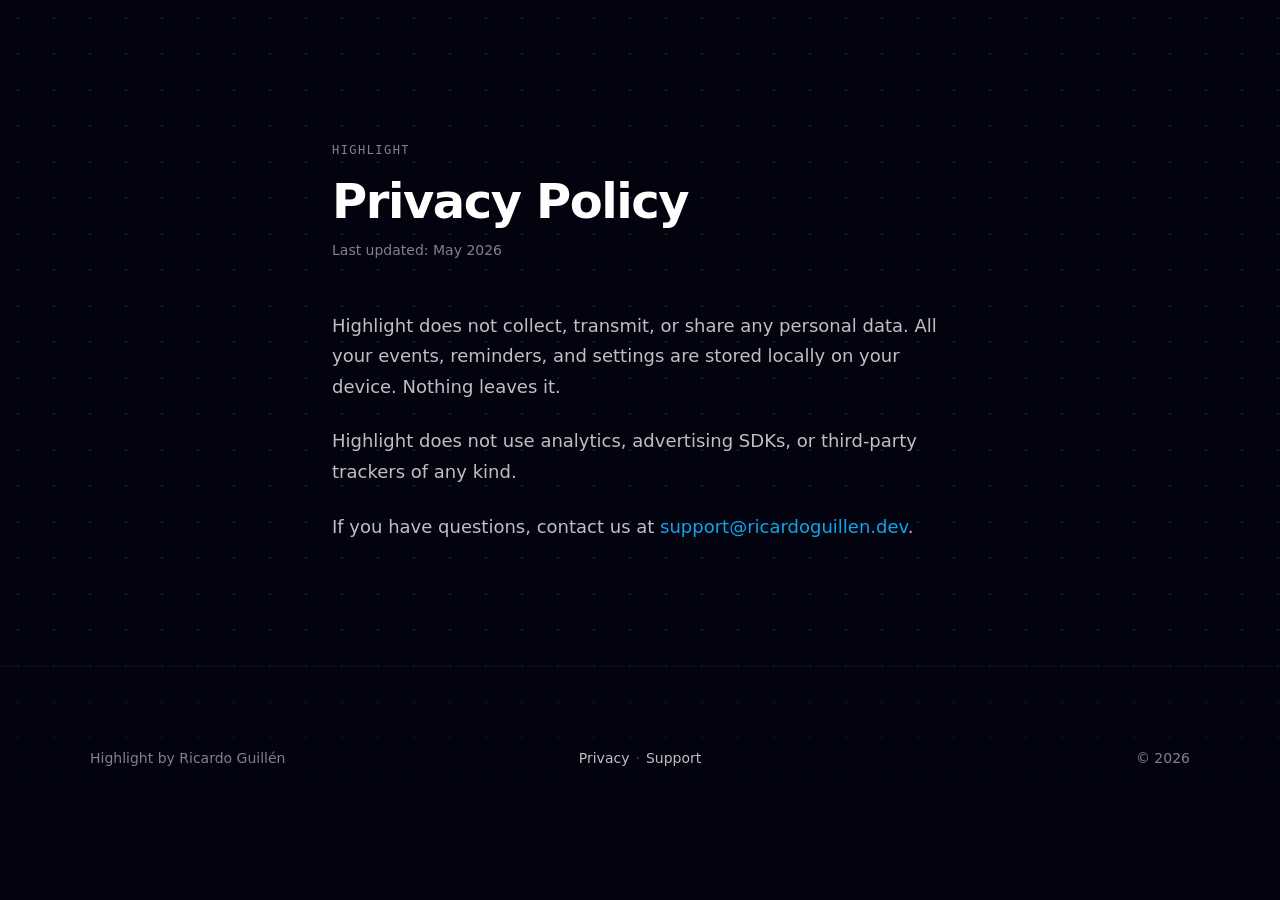
==== privacy.html @ 15cfd0a2 "feat: initial Highlight web presence — landing, privacy, support pages" ====
<!DOCTYPE html>
<html lang="en">
<head>
<meta charset="UTF-8">
<meta name="viewport" content="width=device-width, initial-scale=1.0">
<title>Privacy Policy — Highlight</title>
<meta name="description" content="Highlight collects no personal data. Everything stays on your device.">
<meta name="theme-color" content="#02030F">
<link rel="icon" type="image/png" href="assets/icon.png">
<link rel="stylesheet" href="styles.css">
</head>
<body class="page">

  <main class="doc">
    <p class="eyebrow">Highlight</p>
    <h1>Privacy Policy</h1>
    <p class="updated">Last updated: May 2026</p>

    <p>Highlight does not collect, transmit, or share any personal data. All your events, reminders, and settings are stored locally on your device. Nothing leaves it.</p>

    <p>Highlight does not use analytics, advertising SDKs, or third-party trackers of any kind.</p>

    <p>If you have questions, contact us at <a href="mailto:support@ricardoguillen.dev">support@ricardoguillen.dev</a>.</p>
  </main>

  <footer class="footer">
    <div class="footer-inner">
      <span class="left">Highlight by Ricardo Guillén</span>
      <span class="center">
        <a href="privacy.html">Privacy</a>
        <span class="sep">·</span>
        <a href="support.html">Support</a>
      </span>
      <span class="right">© 2026</span>
    </div>
  </footer>

</body>
</html>
---- styles.css ----
/* Highlight — shared styles */

:root {
  --color-bg:           #02030F;
  --color-bg-alt:       #050D1A;
  --color-accent:       #007ACC;
  --color-glow:         #0EA5E9;
  --color-glow-bright:  #FFFFFF;
  --color-text:         #FFFFFF;
  --color-text-2:       rgba(255, 255, 255, 0.75);
  --color-text-3:       rgba(255, 255, 255, 0.50);
  --color-dot-grid:     rgba(92, 140, 200, 0.18);
  --color-glass-fill:   rgba(255, 255, 255, 0.05);
  --color-glass-border: rgba(255, 255, 255, 0.08);
  --color-star:         #F5C518;

  --max-w: 1100px;
  --pad-x: 32px;
  --pad-y: 120px;
}

* {
  box-sizing: border-box;
}

html, body {
  margin: 0;
  padding: 0;
  background: var(--color-bg);
  color: var(--color-text);
  font-family: -apple-system, "SF Pro Display", "SF Pro Text", system-ui, -apple-system, BlinkMacSystemFont, "Segoe UI", sans-serif;
  font-size: 18px;
  line-height: 1.6;
  -webkit-font-smoothing: antialiased;
  -moz-osx-font-smoothing: grayscale;
  text-rendering: optimizeLegibility;
}

body {
  overflow-x: hidden;
}

a {
  color: var(--color-glow);
  text-decoration: none;
  transition: color 160ms ease;
}

a:hover {
  color: #5ec3f7;
}

a:focus-visible,
button:focus-visible {
  outline: 2px solid var(--color-glow);
  outline-offset: 4px;
  border-radius: 4px;
}

img {
  max-width: 100%;
  display: block;
}

.container {
  max-width: var(--max-w);
  margin: 0 auto;
  padding: 0 var(--pad-x);
}

/* ============ Page background — dot grid ============ */
.page {
  position: relative;
  isolation: isolate;
}

.page::before {
  content: "";
  position: fixed;
  inset: 0;
  background-image: radial-gradient(circle, var(--color-dot-grid) 1px, transparent 1px);
  background-size: 36px 36px;
  background-position: 0 0;
  pointer-events: none;
  z-index: -2;
  mask-image: linear-gradient(to bottom, black 0%, black 70%, transparent 100%);
  -webkit-mask-image: linear-gradient(to bottom, black 0%, black 70%, transparent 100%);
}

/* ============ Hero ============ */
.hero {
  position: relative;
  min-height: 100vh;
  padding: 120px var(--pad-x) 80px;
  display: flex;
  align-items: center;
  overflow: hidden;
}

.hero::before {
  content: "";
  position: absolute;
  inset: 0;
  background: radial-gradient(ellipse 60% 50% at 28% 50%, rgba(14, 165, 233, 0.10) 0%, transparent 70%);
  pointer-events: none;
  z-index: -1;
}

.hero-inner {
  max-width: var(--max-w);
  margin: 0 auto;
  width: 100%;
  display: grid;
  grid-template-columns: 1.05fr 0.95fr;
  gap: 80px;
  align-items: center;
}

.hero-icon {
  width: 96px;
  height: 96px;
  border-radius: 22px;
  margin-bottom: 32px;
  box-shadow:
    0 20px 60px rgba(14, 165, 233, 0.25),
    0 0 0 1px rgba(255, 255, 255, 0.06);
}

.hero h1 {
  font-size: 72px;
  font-weight: 700;
  line-height: 1.0;
  letter-spacing: -0.03em;
  margin: 0 0 28px;
  color: var(--color-text);
}

.hero-descriptor {
  font-size: 20px;
  line-height: 1.5;
  color: var(--color-text-2);
  max-width: 32em;
  margin: 0 0 32px;
}

.social-proof {
  font-size: 14px;
  color: var(--color-text-3);
  margin: 0 0 36px;
  display: flex;
  align-items: center;
  gap: 10px;
}

.social-proof .stars {
  color: var(--color-star);
  letter-spacing: 1px;
}

.cta-row {
  display: flex;
  gap: 16px;
  flex-wrap: wrap;
  align-items: center;
}

.btn-primary {
  display: inline-flex;
  align-items: center;
  gap: 10px;
  background: var(--color-glow);
  color: white;
  border: none;
  font: inherit;
  font-weight: 600;
  font-size: 16px;
  padding: 16px 32px;
  border-radius: 50px;
  cursor: pointer;
  box-shadow:
    0 0 40px rgba(14, 165, 233, 0.35),
    inset 0 1px 0 rgba(255, 255, 255, 0.25);
  transition: transform 200ms cubic-bezier(0.34, 1.56, 0.64, 1), box-shadow 200ms ease;
}

.btn-primary:hover {
  transform: translateY(-2px);
  color: white;
  box-shadow:
    0 0 60px rgba(14, 165, 233, 0.55),
    inset 0 1px 0 rgba(255, 255, 255, 0.25);
}

.btn-secondary {
  display: inline-flex;
  align-items: center;
  gap: 10px;
  background: transparent;
  color: var(--color-glow);
  border: 1px solid var(--color-glow);
  font: inherit;
  font-weight: 600;
  font-size: 16px;
  padding: 14px 28px;
  border-radius: 50px;
  cursor: pointer;
  transition: background 160ms ease, color 160ms ease;
}

.btn-secondary:hover {
  background: rgba(14, 165, 233, 0.10);
  color: #5ec3f7;
}

/* ============ Device frame ============ */
.device-col {
  display: flex;
  flex-direction: column;
  align-items: center;
  gap: 16px;
}

.device-frame {
  position: relative;
  width: 100%;
  max-width: 340px;
  aspect-ratio: 9 / 19.5;
  border-radius: 44px;
  background: var(--color-bg-alt);
  box-shadow:
    0 60px 120px rgba(0, 0, 0, 0.7),
    0 0 0 1.5px rgba(255, 255, 255, 0.10),
    0 0 0 3px rgba(255, 255, 255, 0.04);
  overflow: hidden;
}

.device-frame img {
  width: 100%;
  height: 100%;
  object-fit: cover;
}

/* Home indicator */
.device-frame::after {
  content: "";
  position: absolute;
  bottom: 10px;
  left: 50%;
  transform: translateX(-50%);
  width: 110px;
  height: 4px;
  border-radius: 2px;
  background: rgba(255, 255, 255, 0.25);
  z-index: 5;
}

.device-caption {
  font-size: 14px;
  color: var(--color-text-3);
  text-align: center;
  margin: 0;
}

/* Screenshot placeholder */
.shot-placeholder {
  width: 100%;
  height: 100%;
  background:
    linear-gradient(180deg, #0B1120 0%, #050D1A 100%);
  display: flex;
  flex-direction: column;
  align-items: stretch;
  justify-content: flex-start;
  padding: 56px 18px 32px;
  position: relative;
  overflow: hidden;
}

.shot-placeholder::before {
  content: "";
  position: absolute;
  inset: 0;
  background-image: radial-gradient(circle, rgba(92, 140, 200, 0.12) 1px, transparent 1px);
  background-size: 22px 22px;
}

.shot-placeholder .status-bar {
  position: absolute;
  top: 18px;
  left: 28px;
  right: 28px;
  display: flex;
  justify-content: space-between;
  font-size: 12px;
  font-weight: 600;
  color: rgba(255, 255, 255, 0.85);
  z-index: 2;
}

.shot-placeholder .label {
  position: absolute;
  bottom: 36px;
  left: 18px;
  right: 18px;
  text-align: center;
  font-family: ui-monospace, "SF Mono", Menlo, monospace;
  font-size: 11px;
  color: rgba(14, 165, 233, 0.85);
  background: rgba(14, 165, 233, 0.10);
  border: 1px dashed rgba(14, 165, 233, 0.30);
  padding: 10px 12px;
  border-radius: 8px;
  z-index: 2;
}

.shot-placeholder .preview-content {
  position: relative;
  z-index: 1;
  display: flex;
  flex-direction: column;
  gap: 14px;
  margin-top: 12px;
}

.preview-header {
  display: flex;
  flex-direction: column;
  gap: 4px;
  margin-bottom: 4px;
}

.preview-header .h-title {
  font-size: 22px;
  font-weight: 700;
  letter-spacing: -0.02em;
}

.preview-header .h-sub {
  font-size: 11px;
  color: var(--color-text-3);
}

.preview-card {
  position: relative;
  background: rgba(255, 255, 255, 0.04);
  border: 1px solid rgba(255, 255, 255, 0.06);
  border-radius: 14px;
  padding: 12px 14px;
  display: flex;
  align-items: center;
  gap: 10px;
}

.preview-card.featured {
  background:
    radial-gradient(circle at 88% 50%, rgba(14, 165, 233, 0.35) 0%, transparent 60%),
    rgba(14, 165, 233, 0.10);
  border-color: rgba(14, 165, 233, 0.35);
}

.preview-card .dot {
  width: 8px;
  height: 8px;
  border-radius: 50%;
  background: rgba(255, 255, 255, 0.20);
  flex-shrink: 0;
}

.preview-card.featured .dot {
  background: #fff;
  box-shadow: 0 0 12px #0EA5E9, 0 0 4px #fff;
}

.preview-card .text {
  flex: 1;
  display: flex;
  flex-direction: column;
  gap: 2px;
  min-width: 0;
}

.preview-card .text .t1 {
  font-size: 12px;
  font-weight: 600;
  color: var(--color-text);
  white-space: nowrap;
  overflow: hidden;
  text-overflow: ellipsis;
}

.preview-card .text .t2 {
  font-size: 10px;
  color: var(--color-text-3);
}

.preview-card .meta {
  font-size: 10px;
  color: var(--color-text-3);
  flex-shrink: 0;
}

/* ============ Features section ============ */
.features {
  position: relative;
  padding: var(--pad-y) var(--pad-x);
  background:
    radial-gradient(ellipse 80% 60% at 50% 50%, rgba(14, 165, 233, 0.06) 0%, transparent 70%),
    var(--color-bg-alt);
}

.features-grid {
  max-width: var(--max-w);
  margin: 0 auto;
  display: grid;
  grid-template-columns: repeat(3, 1fr);
  gap: 24px;
}

.feature-card {
  background: var(--color-glass-fill);
  border: 1px solid var(--color-glass-border);
  backdrop-filter: blur(20px);
  -webkit-backdrop-filter: blur(20px);
  border-radius: 20px;
  padding: 40px 32px;
  display: flex;
  flex-direction: column;
  gap: 20px;
}

.feature-icon {
  width: 44px;
  height: 44px;
  display: flex;
  align-items: center;
  justify-content: center;
  border-radius: 12px;
  background: rgba(14, 165, 233, 0.10);
  border: 1px solid rgba(14, 165, 233, 0.20);
  color: var(--color-text);
}

.feature-card h3 {
  font-size: 22px;
  font-weight: 600;
  line-height: 1.25;
  letter-spacing: -0.01em;
  margin: 0;
}

.feature-card p {
  font-size: 16px;
  line-height: 1.6;
  color: var(--color-text-2);
  margin: 0;
}

/* ============ Showcase ============ */
.showcase {
  padding: var(--pad-y) var(--pad-x);
}

.showcase-head {
  max-width: var(--max-w);
  margin: 0 auto 80px;
  text-align: center;
}

.showcase-head h2,
.section-title {
  font-size: 40px;
  font-weight: 600;
  line-height: 1.15;
  letter-spacing: -0.02em;
  margin: 0 0 20px;
  color: var(--color-text);
}

.showcase-head p,
.section-sub {
  font-size: 19px;
  color: var(--color-text-2);
  max-width: 36em;
  margin: 0 auto;
  line-height: 1.55;
}

.showcase-grid {
  max-width: var(--max-w);
  margin: 0 auto;
  display: grid;
  grid-template-columns: repeat(3, 1fr);
  gap: 48px;
  align-items: start;
}

.showcase-item {
  display: flex;
  flex-direction: column;
  align-items: center;
  gap: 20px;
}

.showcase-item .device-frame {
  max-width: 260px;
}

/* ============ Footer ============ */
.footer {
  padding: 80px var(--pad-x) 48px;
  border-top: 1px solid rgba(255, 255, 255, 0.04);
}

.footer-inner {
  max-width: var(--max-w);
  margin: 0 auto;
  display: grid;
  grid-template-columns: 1fr auto 1fr;
  align-items: center;
  gap: 16px;
  font-size: 14px;
  color: var(--color-text-3);
}

.footer-inner .left { justify-self: start; }
.footer-inner .center { justify-self: center; display: flex; gap: 6px; align-items: center; }
.footer-inner .right { justify-self: end; }

.footer-inner .center a {
  color: var(--color-text-2);
}

.footer-inner .center .sep {
  color: var(--color-text-3);
  opacity: 0.6;
}

/* ============ Document pages (privacy/support) ============ */
.doc {
  padding: 140px var(--pad-x) 100px;
  max-width: 680px;
  margin: 0 auto;
}

.doc .eyebrow {
  font-family: ui-monospace, "SF Mono", Menlo, monospace;
  font-size: 12px;
  text-transform: uppercase;
  letter-spacing: 0.12em;
  color: var(--color-text-3);
  margin: 0 0 16px;
}

.doc h1 {
  font-size: 48px;
  font-weight: 700;
  line-height: 1.05;
  letter-spacing: -0.03em;
  margin: 0 0 12px;
}

.doc .updated {
  font-size: 14px;
  color: var(--color-text-3);
  margin: 0 0 48px;
}

.doc p {
  font-size: 18px;
  line-height: 1.7;
  color: var(--color-text-2);
  margin: 0 0 24px;
}

.doc hr {
  border: none;
  height: 1px;
  background: rgba(255, 255, 255, 0.06);
  margin: 56px 0;
}

.doc .doc-cta {
  margin: 32px 0;
}

/* ============ Animations ============ */
.fade-in {
  opacity: 0;
  transform: translateY(24px);
  transition: opacity 0.7s ease, transform 0.7s ease;
}

.fade-in.visible {
  opacity: 1;
  transform: translateY(0);
}

@media (prefers-reduced-motion: reduce) {
  .fade-in, .fade-in.visible {
    transition: none;
    opacity: 1;
    transform: none;
  }
  .btn-primary { transition: none; }
}

/* ============ Responsive ============ */
@media (max-width: 1100px) {
  .hero h1 { font-size: 60px; }
  .features-grid { grid-template-columns: repeat(2, 1fr); }
  .feature-card:last-child { grid-column: 1 / -1; max-width: 540px; margin: 0 auto; }
  .showcase-grid { grid-template-columns: 1fr; gap: 56px; }
  .showcase-item .device-frame { max-width: 320px; }
}

@media (max-width: 768px) {
  :root { --pad-x: 24px; --pad-y: 80px; }
  .hero {
    padding: 96px var(--pad-x) 64px;
    min-height: auto;
  }
  .hero-inner {
    grid-template-columns: 1fr;
    gap: 56px;
  }
  .device-col { order: 2; }
  .hero h1 { font-size: 44px; }
  .hero-descriptor { font-size: 18px; }
  .cta-row { width: 100%; }
  .btn-primary, .btn-secondary { width: 100%; justify-content: center; }
  .features-grid { grid-template-columns: 1fr; }
  .feature-card:last-child { max-width: none; }
  .section-title, .showcase-head h2 { font-size: 32px; }
  .footer-inner {
    grid-template-columns: 1fr;
    text-align: center;
    gap: 12px;
  }
  .footer-inner .left,
  .footer-inner .center,
  .footer-inner .right { justify-self: center; }
  .doc h1 { font-size: 36px; }
  .doc { padding: 100px var(--pad-x) 80px; }
}

/* ============ High contrast ============ */
@media (prefers-contrast: more) {
  .feature-card {
    backdrop-filter: none;
    -webkit-backdrop-filter: none;
    background: rgba(255, 255, 255, 0.10);
    border-color: rgba(255, 255, 255, 0.25);
  }
  :root {
    --color-text-2: rgba(255, 255, 255, 1);
    --color-text-3: rgba(255, 255, 255, 0.85);
  }
}
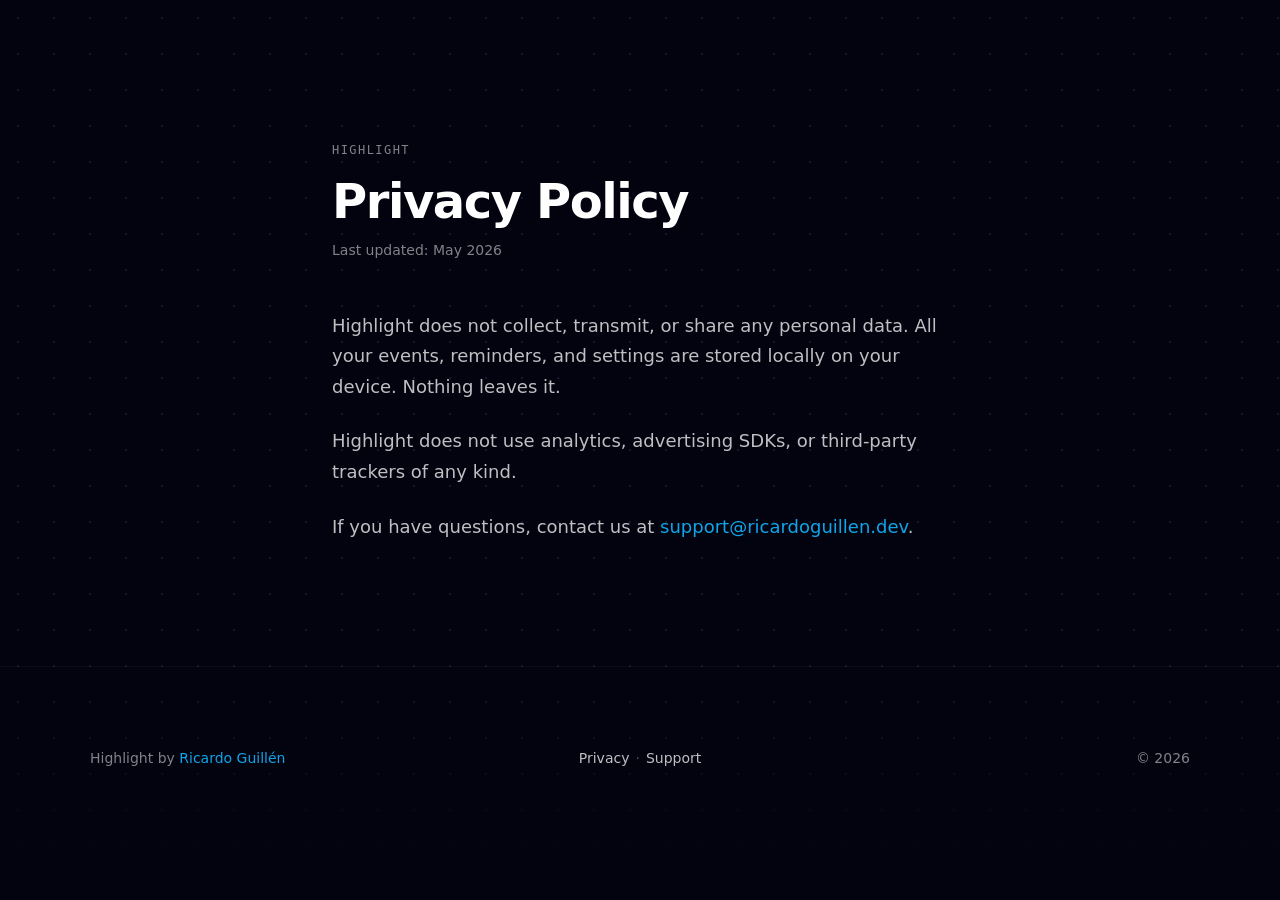
==== commit 7a808a3c: "chore: link author credit to ricardoguillen.dev" ====
--- a/privacy.html
+++ b/privacy.html
@@ -6,6 +6,8 @@
 <title>Privacy Policy — Highlight</title>
 <meta name="description" content="Highlight collects no personal data. Everything stays on your device.">
 <meta name="theme-color" content="#02030F">
+<meta http-equiv="Content-Security-Policy" content="default-src 'self'; style-src 'self'; img-src 'self'; script-src 'none'; form-action 'none';">
+<meta name="referrer" content="strict-origin-when-cross-origin">
 <link rel="icon" type="image/png" href="assets/icon.png">
 <link rel="stylesheet" href="styles.css">
 </head>
@@ -25,7 +27,7 @@
 
   <footer class="footer">
     <div class="footer-inner">
-      <span class="left">Highlight by Ricardo Guillén</span>
+      <span class="left">Highlight by <a href="https://ricardoguillen.dev" rel="noopener noreferrer">Ricardo Guillén</a></span>
       <span class="center">
         <a href="privacy.html">Privacy</a>
         <span class="sep">·</span>
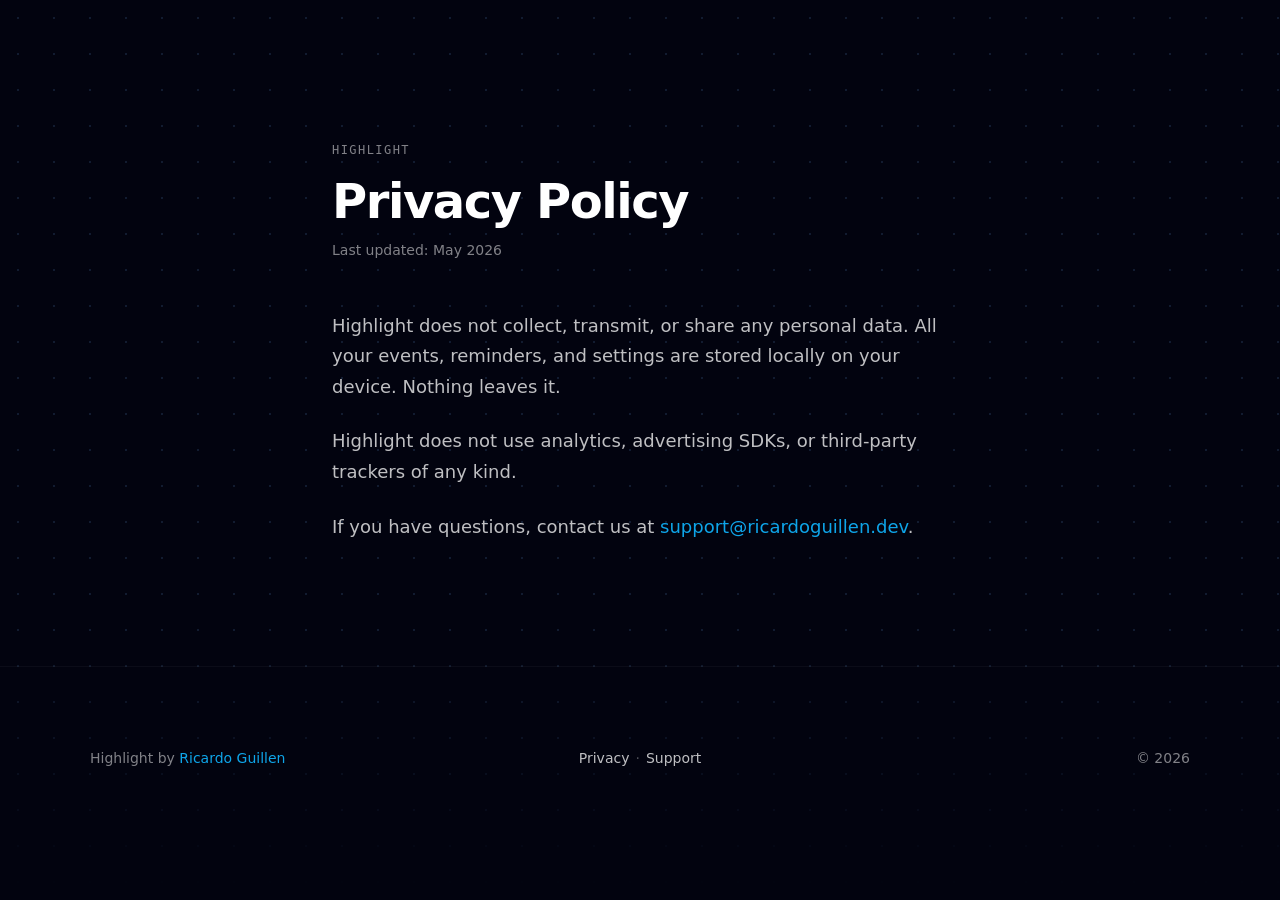
==== commit 72e55a4d: "fix: remove accent from author name Guillen" ====
--- a/privacy.html
+++ b/privacy.html
@@ -27,7 +27,7 @@
 
   <footer class="footer">
     <div class="footer-inner">
-      <span class="left">Highlight by <a href="https://ricardoguillen.dev" rel="noopener noreferrer">Ricardo Guillén</a></span>
+      <span class="left">Highlight by <a href="https://ricardoguillen.dev" rel="noopener noreferrer">Ricardo Guillen</a></span>
       <span class="center">
         <a href="privacy.html">Privacy</a>
         <span class="sep">·</span>
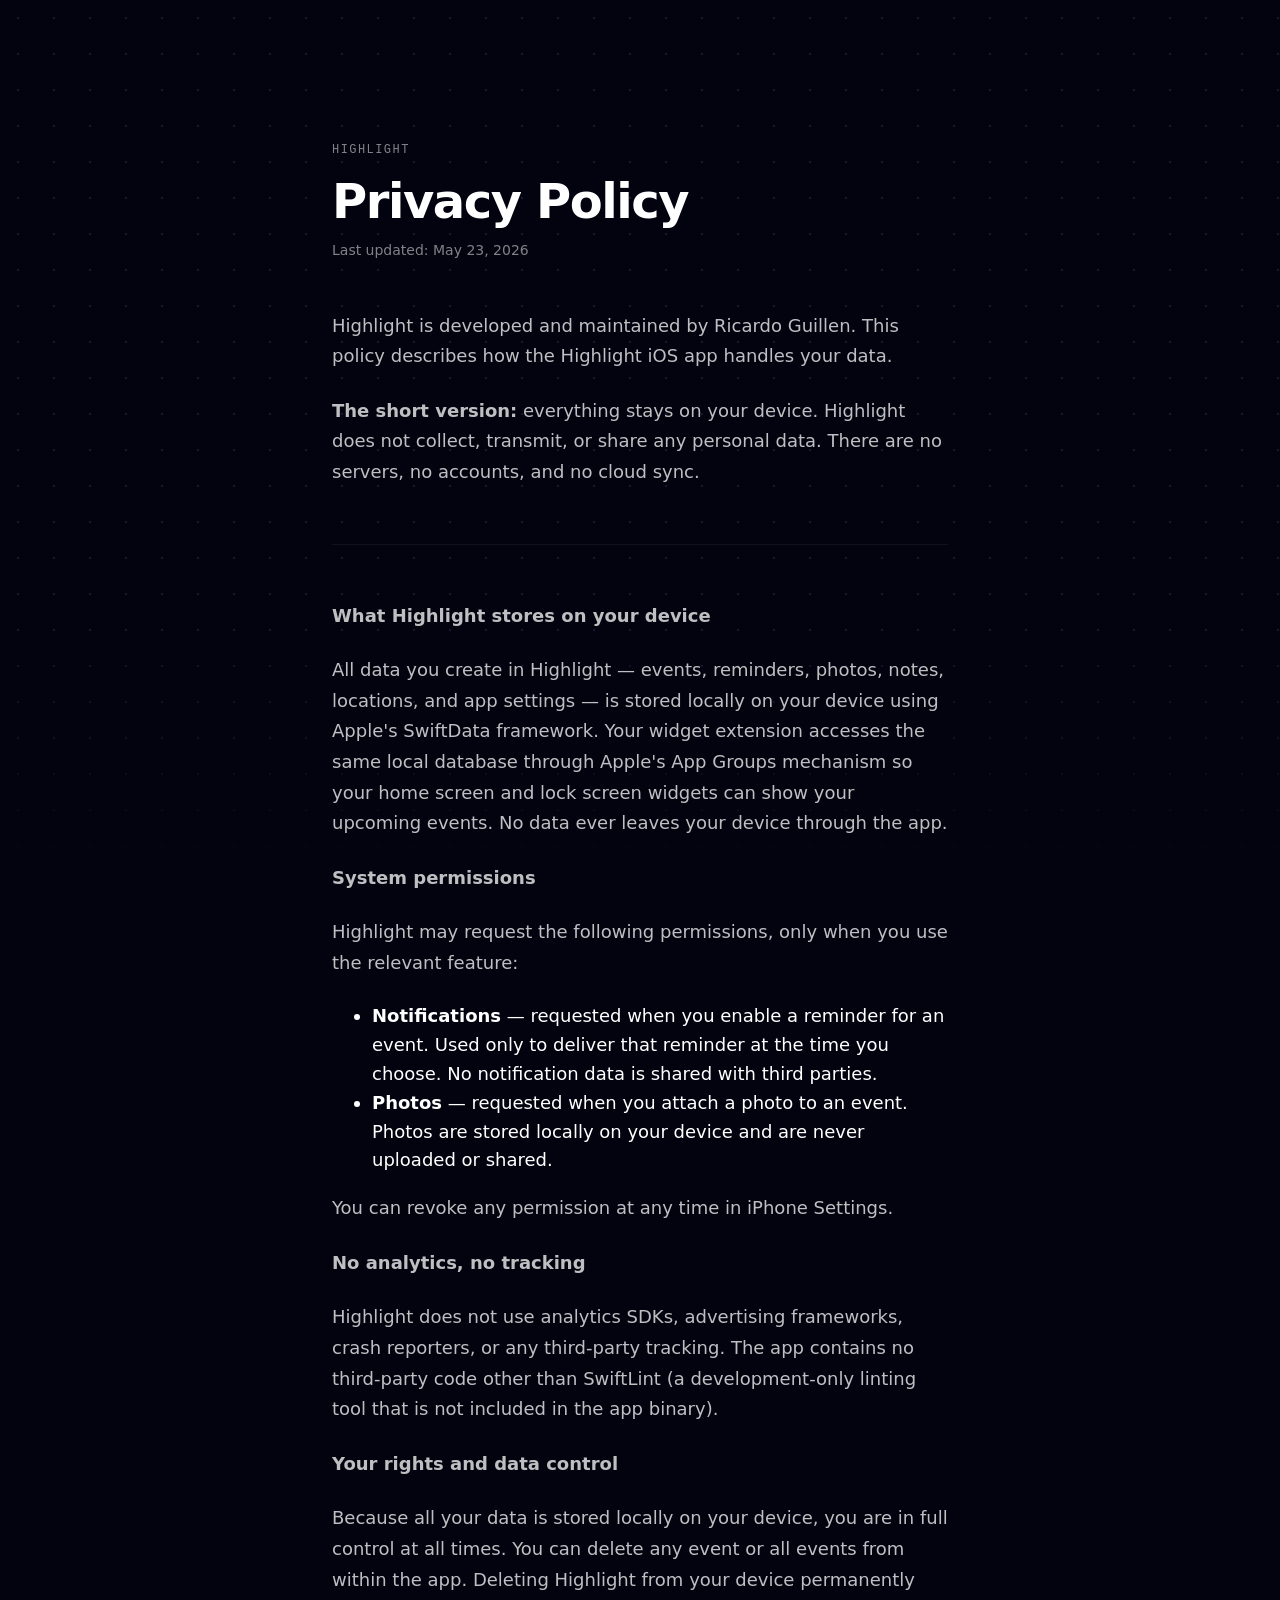
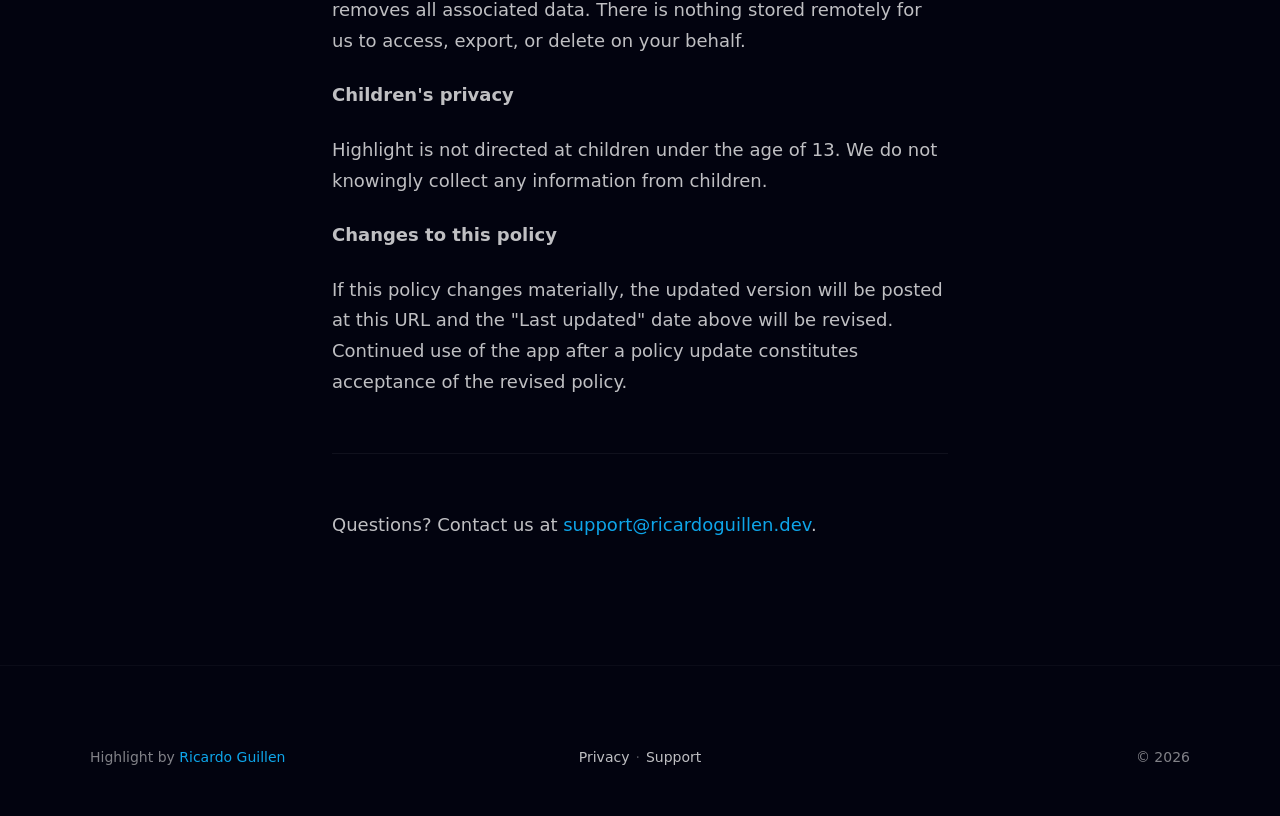
==== commit 229052f0: "content: Apple-compliant privacy policy, fix support page, remove unverified stars" ====
--- a/privacy.html
+++ b/privacy.html
@@ -16,13 +16,40 @@
   <main class="doc">
     <p class="eyebrow">Highlight</p>
     <h1>Privacy Policy</h1>
-    <p class="updated">Last updated: May 2026</p>
+    <p class="updated">Last updated: May 23, 2026</p>
 
-    <p>Highlight does not collect, transmit, or share any personal data. All your events, reminders, and settings are stored locally on your device. Nothing leaves it.</p>
+    <p>Highlight is developed and maintained by Ricardo Guillen. This policy describes how the Highlight iOS app handles your data.</p>
 
-    <p>Highlight does not use analytics, advertising SDKs, or third-party trackers of any kind.</p>
+    <p><strong>The short version:</strong> everything stays on your device. Highlight does not collect, transmit, or share any personal data. There are no servers, no accounts, and no cloud sync.</p>
 
-    <p>If you have questions, contact us at <a href="mailto:support@ricardoguillen.dev">support@ricardoguillen.dev</a>.</p>
+    <hr>
+
+    <p><strong>What Highlight stores on your device</strong></p>
+    <p>All data you create in Highlight — events, reminders, photos, notes, locations, and app settings — is stored locally on your device using Apple's SwiftData framework. Your widget extension accesses the same local database through Apple's App Groups mechanism so your home screen and lock screen widgets can show your upcoming events. No data ever leaves your device through the app.</p>
+
+    <p><strong>System permissions</strong></p>
+    <p>Highlight may request the following permissions, only when you use the relevant feature:</p>
+    <ul>
+      <li><strong>Notifications</strong> — requested when you enable a reminder for an event. Used only to deliver that reminder at the time you choose. No notification data is shared with third parties.</li>
+      <li><strong>Photos</strong> — requested when you attach a photo to an event. Photos are stored locally on your device and are never uploaded or shared.</li>
+    </ul>
+    <p>You can revoke any permission at any time in iPhone Settings.</p>
+
+    <p><strong>No analytics, no tracking</strong></p>
+    <p>Highlight does not use analytics SDKs, advertising frameworks, crash reporters, or any third-party tracking. The app contains no third-party code other than SwiftLint (a development-only linting tool that is not included in the app binary).</p>
+
+    <p><strong>Your rights and data control</strong></p>
+    <p>Because all your data is stored locally on your device, you are in full control at all times. You can delete any event or all events from within the app. Deleting Highlight from your device permanently removes all associated data. There is nothing stored remotely for us to access, export, or delete on your behalf.</p>
+
+    <p><strong>Children's privacy</strong></p>
+    <p>Highlight is not directed at children under the age of 13. We do not knowingly collect any information from children.</p>
+
+    <p><strong>Changes to this policy</strong></p>
+    <p>If this policy changes materially, the updated version will be posted at this URL and the "Last updated" date above will be revised. Continued use of the app after a policy update constitutes acceptance of the revised policy.</p>
+
+    <hr>
+
+    <p>Questions? Contact us at <a href="mailto:support@ricardoguillen.dev">support@ricardoguillen.dev</a>.</p>
   </main>
 
   <footer class="footer">
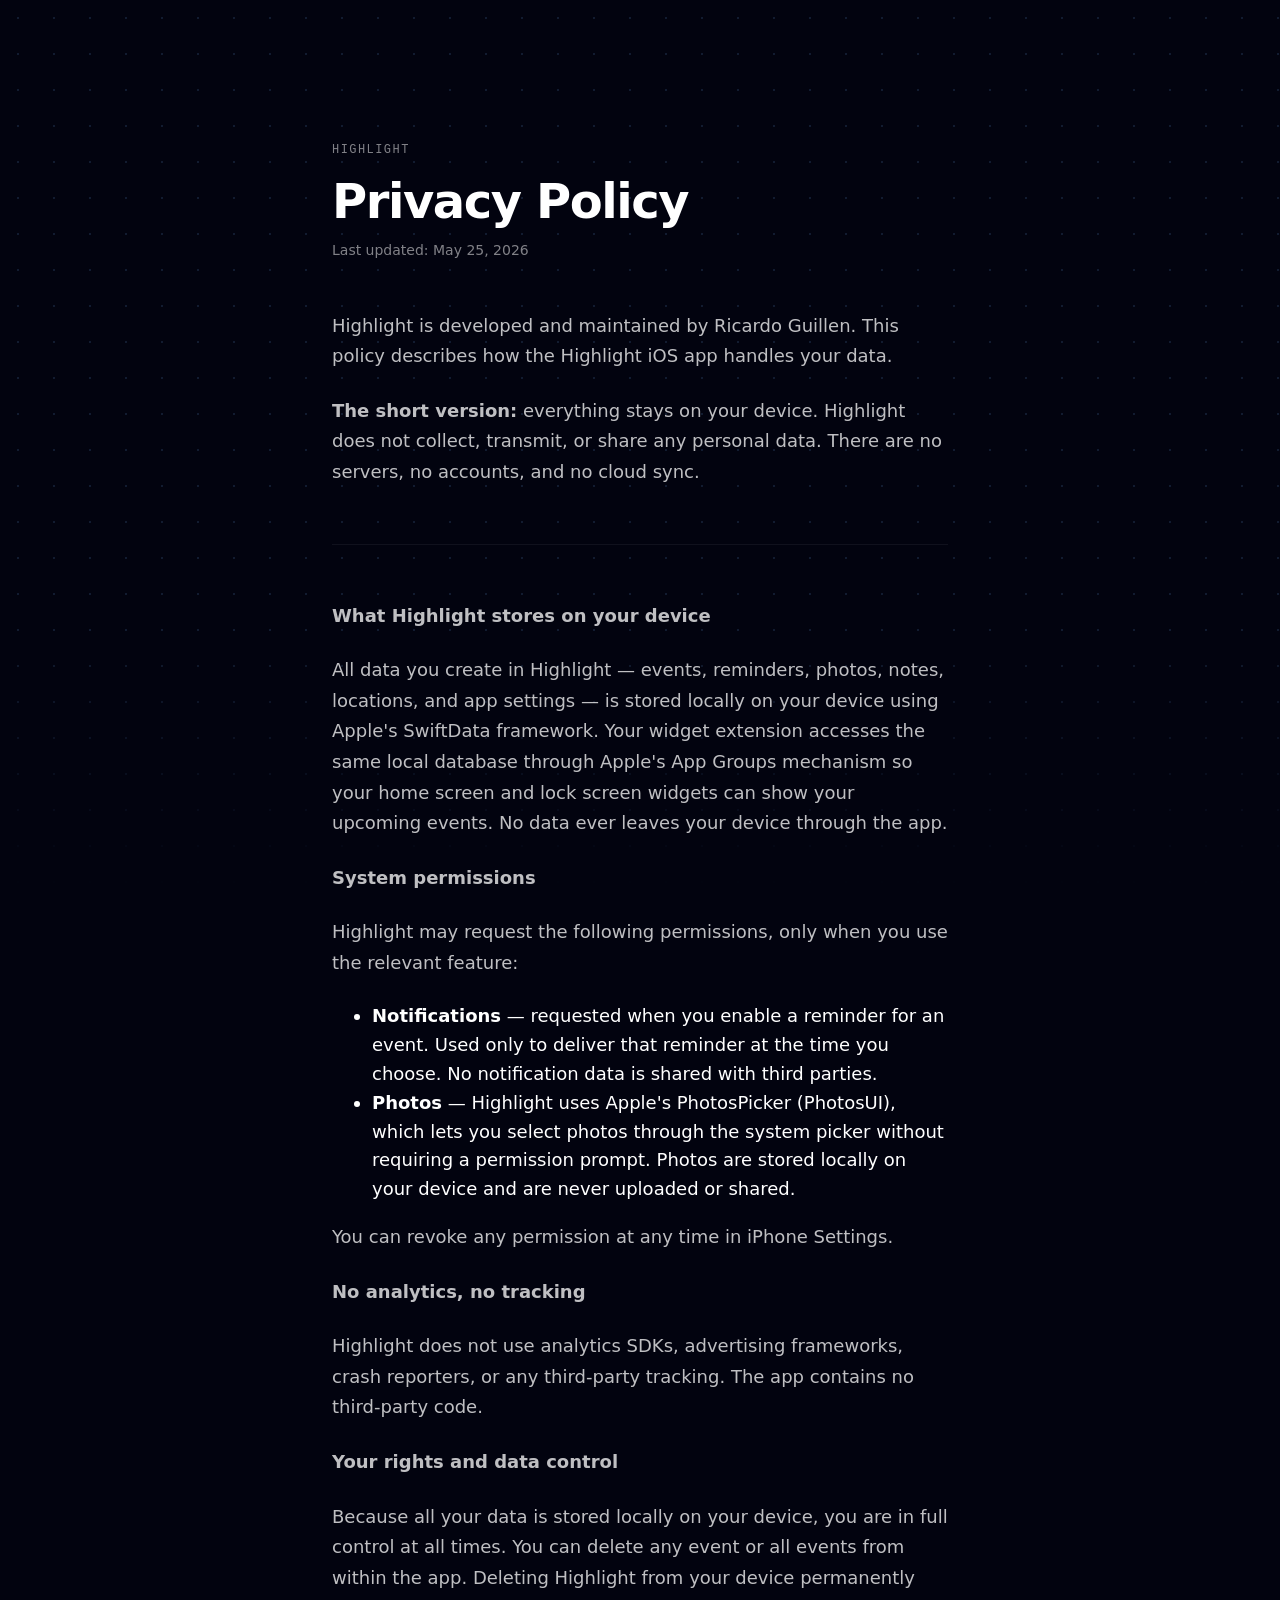
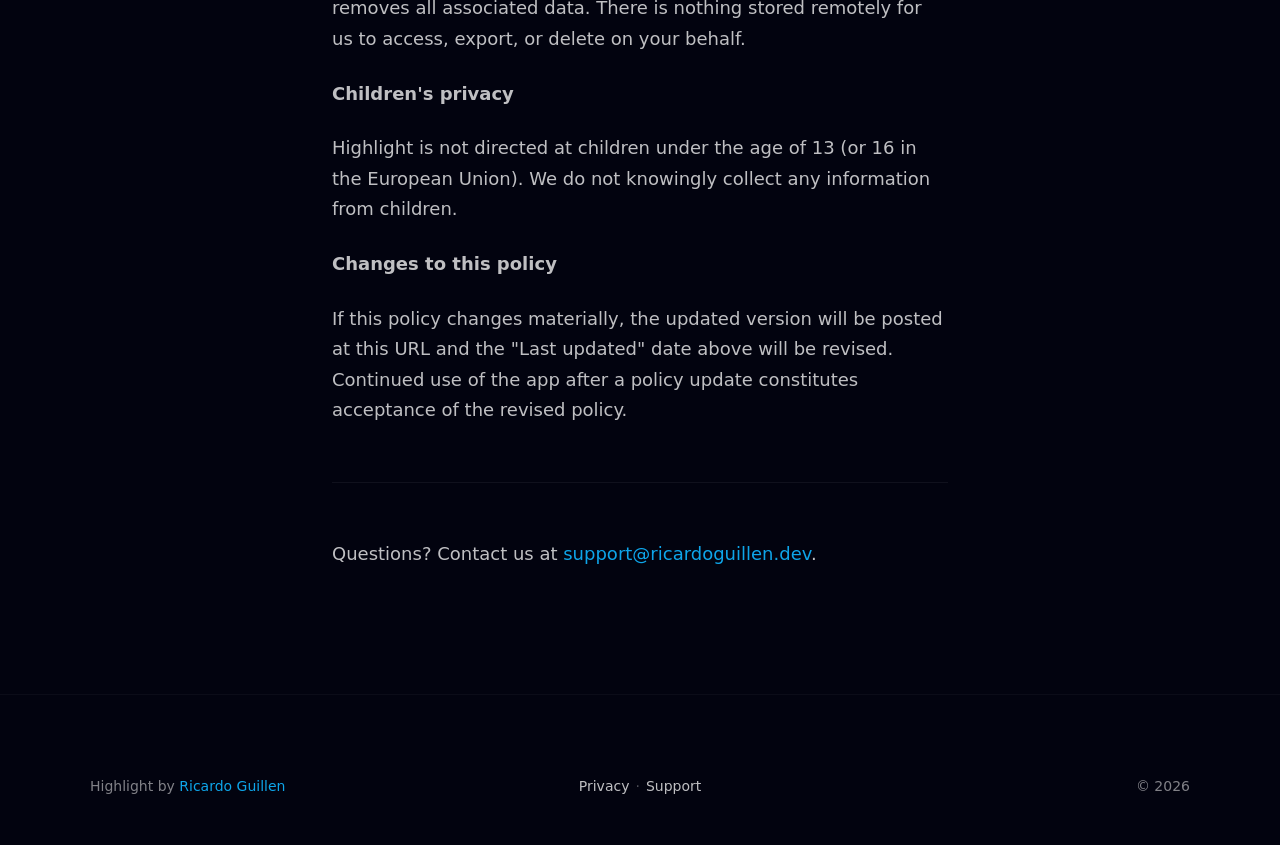
==== commit 3c634dca: "content: Update privacy policy for clarity and accuracy - Clarify photo permission handling via Phot" ====
--- a/privacy.html
+++ b/privacy.html
@@ -16,7 +16,7 @@
   <main class="doc">
     <p class="eyebrow">Highlight</p>
     <h1>Privacy Policy</h1>
-    <p class="updated">Last updated: May 23, 2026</p>
+    <p class="updated">Last updated: May 25, 2026</p>
 
     <p>Highlight is developed and maintained by Ricardo Guillen. This policy describes how the Highlight iOS app handles your data.</p>
 
@@ -31,18 +31,18 @@
     <p>Highlight may request the following permissions, only when you use the relevant feature:</p>
     <ul>
       <li><strong>Notifications</strong> — requested when you enable a reminder for an event. Used only to deliver that reminder at the time you choose. No notification data is shared with third parties.</li>
-      <li><strong>Photos</strong> — requested when you attach a photo to an event. Photos are stored locally on your device and are never uploaded or shared.</li>
+      <li><strong>Photos</strong> — Highlight uses Apple's PhotosPicker (PhotosUI), which lets you select photos through the system picker without requiring a permission prompt. Photos are stored locally on your device and are never uploaded or shared.</li>
     </ul>
     <p>You can revoke any permission at any time in iPhone Settings.</p>
 
     <p><strong>No analytics, no tracking</strong></p>
-    <p>Highlight does not use analytics SDKs, advertising frameworks, crash reporters, or any third-party tracking. The app contains no third-party code other than SwiftLint (a development-only linting tool that is not included in the app binary).</p>
+    <p>Highlight does not use analytics SDKs, advertising frameworks, crash reporters, or any third-party tracking. The app contains no third-party code.</p>
 
     <p><strong>Your rights and data control</strong></p>
     <p>Because all your data is stored locally on your device, you are in full control at all times. You can delete any event or all events from within the app. Deleting Highlight from your device permanently removes all associated data. There is nothing stored remotely for us to access, export, or delete on your behalf.</p>
 
     <p><strong>Children's privacy</strong></p>
-    <p>Highlight is not directed at children under the age of 13. We do not knowingly collect any information from children.</p>
+    <p>Highlight is not directed at children under the age of 13 (or 16 in the European Union). We do not knowingly collect any information from children.</p>
 
     <p><strong>Changes to this policy</strong></p>
     <p>If this policy changes materially, the updated version will be posted at this URL and the "Last updated" date above will be revised. Continued use of the app after a policy update constitutes acceptance of the revised policy.</p>
--- a/styles.css
+++ b/styles.css
@@ -259,144 +259,6 @@
   color: var(--color-text-3);
   text-align: center;
   margin: 0;
-}
-
-/* Screenshot placeholder */
-.shot-placeholder {
-  width: 100%;
-  height: 100%;
-  background:
-    linear-gradient(180deg, #0B1120 0%, #050D1A 100%);
-  display: flex;
-  flex-direction: column;
-  align-items: stretch;
-  justify-content: flex-start;
-  padding: 56px 18px 32px;
-  position: relative;
-  overflow: hidden;
-}
-
-.shot-placeholder::before {
-  content: "";
-  position: absolute;
-  inset: 0;
-  background-image: radial-gradient(circle, rgba(92, 140, 200, 0.12) 1px, transparent 1px);
-  background-size: 22px 22px;
-}
-
-.shot-placeholder .status-bar {
-  position: absolute;
-  top: 18px;
-  left: 28px;
-  right: 28px;
-  display: flex;
-  justify-content: space-between;
-  font-size: 12px;
-  font-weight: 600;
-  color: rgba(255, 255, 255, 0.85);
-  z-index: 2;
-}
-
-.shot-placeholder .label {
-  position: absolute;
-  bottom: 36px;
-  left: 18px;
-  right: 18px;
-  text-align: center;
-  font-family: ui-monospace, "SF Mono", Menlo, monospace;
-  font-size: 11px;
-  color: rgba(14, 165, 233, 0.85);
-  background: rgba(14, 165, 233, 0.10);
-  border: 1px dashed rgba(14, 165, 233, 0.30);
-  padding: 10px 12px;
-  border-radius: 8px;
-  z-index: 2;
-}
-
-.shot-placeholder .preview-content {
-  position: relative;
-  z-index: 1;
-  display: flex;
-  flex-direction: column;
-  gap: 14px;
-  margin-top: 12px;
-}
-
-.preview-header {
-  display: flex;
-  flex-direction: column;
-  gap: 4px;
-  margin-bottom: 4px;
-}
-
-.preview-header .h-title {
-  font-size: 22px;
-  font-weight: 700;
-  letter-spacing: -0.02em;
-}
-
-.preview-header .h-sub {
-  font-size: 11px;
-  color: var(--color-text-3);
-}
-
-.preview-card {
-  position: relative;
-  background: rgba(255, 255, 255, 0.04);
-  border: 1px solid rgba(255, 255, 255, 0.06);
-  border-radius: 14px;
-  padding: 12px 14px;
-  display: flex;
-  align-items: center;
-  gap: 10px;
-}
-
-.preview-card.featured {
-  background:
-    radial-gradient(circle at 88% 50%, rgba(14, 165, 233, 0.35) 0%, transparent 60%),
-    rgba(14, 165, 233, 0.10);
-  border-color: rgba(14, 165, 233, 0.35);
-}
-
-.preview-card .dot {
-  width: 8px;
-  height: 8px;
-  border-radius: 50%;
-  background: rgba(255, 255, 255, 0.20);
-  flex-shrink: 0;
-}
-
-.preview-card.featured .dot {
-  background: #fff;
-  box-shadow: 0 0 12px #0EA5E9, 0 0 4px #fff;
-}
-
-.preview-card .text {
-  flex: 1;
-  display: flex;
-  flex-direction: column;
-  gap: 2px;
-  min-width: 0;
-}
-
-.preview-card .text .t1 {
-  font-size: 12px;
-  font-weight: 600;
-  color: var(--color-text);
-  white-space: nowrap;
-  overflow: hidden;
-  text-overflow: ellipsis;
-}
-
-.preview-card .text .t2 {
-  font-size: 10px;
-  color: var(--color-text-3);
-}
-
-.preview-card .meta {
-  font-size: 10px;
-  color: var(--color-text-3);
-  flex-shrink: 0;
 }
 
 /* ============ Features section ============ */
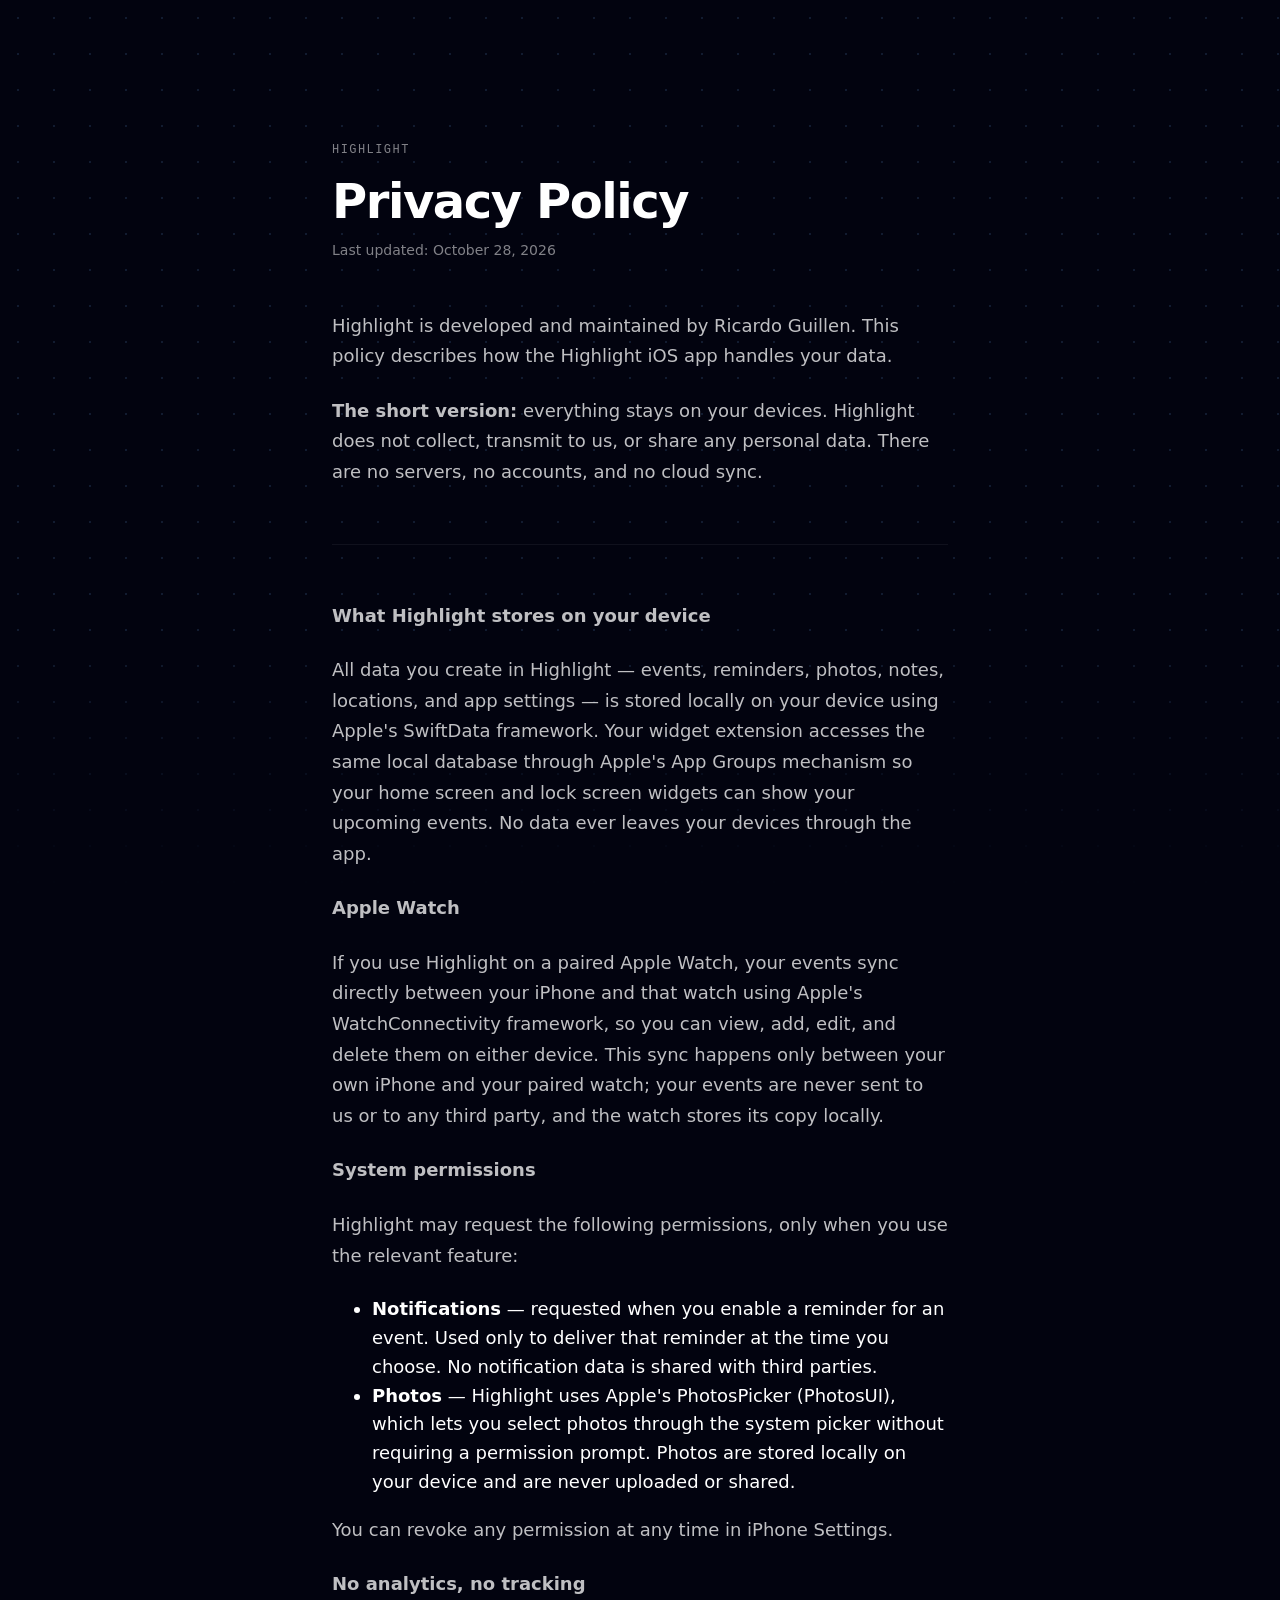
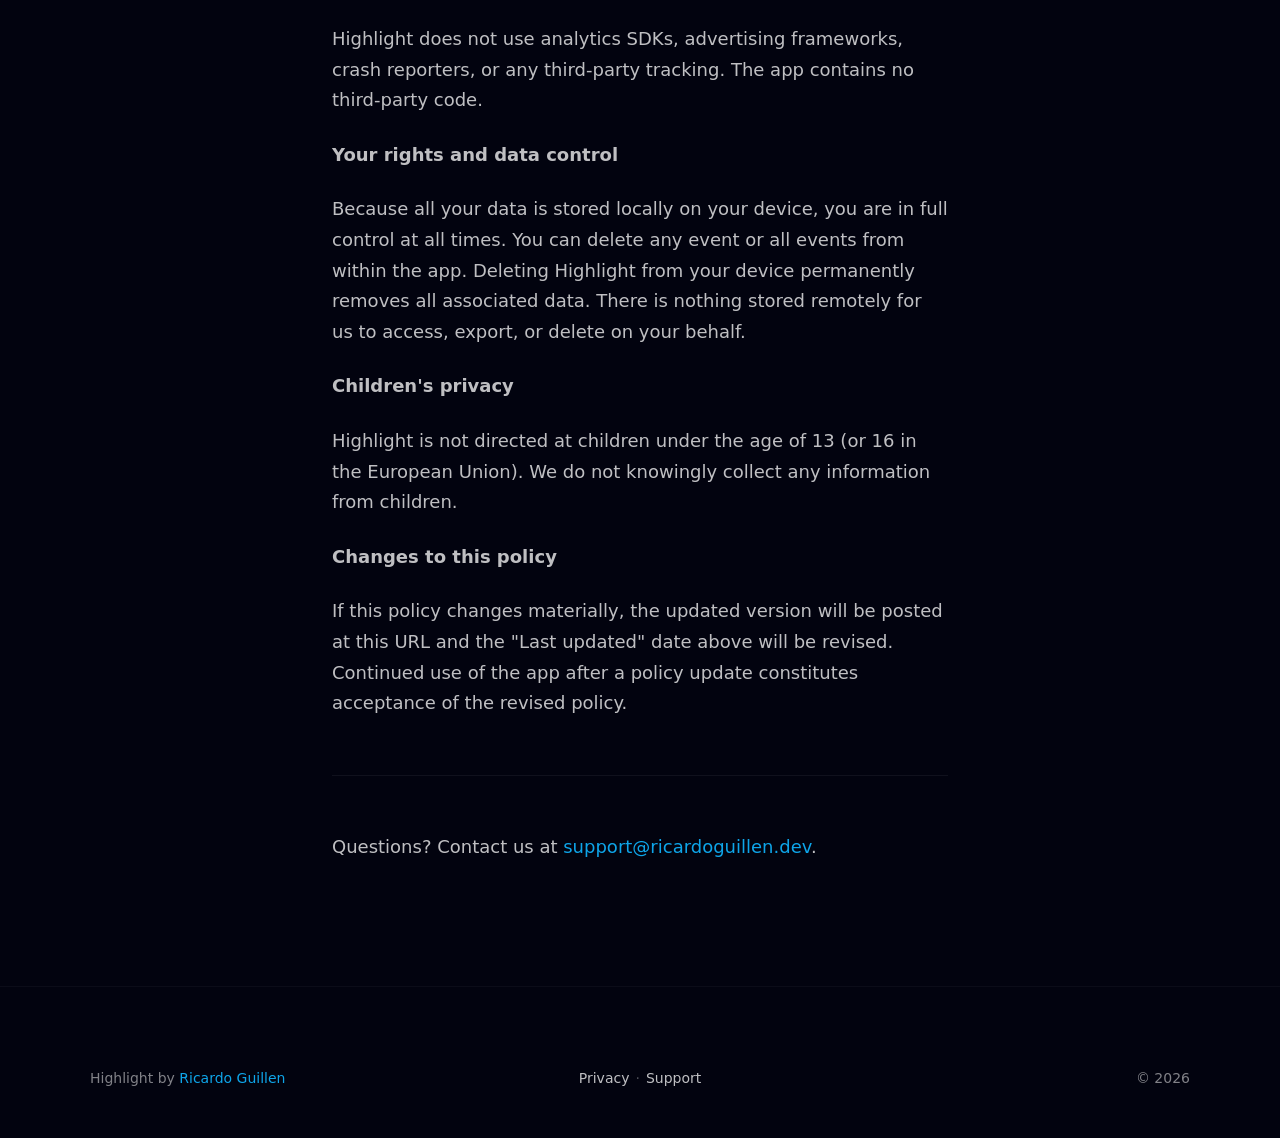
==== commit a464aa3c: "privacy: cover Apple Watch sync (Highlight 1.1) Events sync between the iPhone and the paired Apple " ====
--- a/privacy.html
+++ b/privacy.html
@@ -16,16 +16,19 @@
   <main class="doc">
     <p class="eyebrow">Highlight</p>
     <h1>Privacy Policy</h1>
-    <p class="updated">Last updated: May 25, 2026</p>
+    <p class="updated">Last updated: October 28, 2026</p>
 
     <p>Highlight is developed and maintained by Ricardo Guillen. This policy describes how the Highlight iOS app handles your data.</p>
 
-    <p><strong>The short version:</strong> everything stays on your device. Highlight does not collect, transmit, or share any personal data. There are no servers, no accounts, and no cloud sync.</p>
+    <p><strong>The short version:</strong> everything stays on your devices. Highlight does not collect, transmit to us, or share any personal data. There are no servers, no accounts, and no cloud sync.</p>
 
     <hr>
 
     <p><strong>What Highlight stores on your device</strong></p>
-    <p>All data you create in Highlight — events, reminders, photos, notes, locations, and app settings — is stored locally on your device using Apple's SwiftData framework. Your widget extension accesses the same local database through Apple's App Groups mechanism so your home screen and lock screen widgets can show your upcoming events. No data ever leaves your device through the app.</p>
+    <p>All data you create in Highlight — events, reminders, photos, notes, locations, and app settings — is stored locally on your device using Apple's SwiftData framework. Your widget extension accesses the same local database through Apple's App Groups mechanism so your home screen and lock screen widgets can show your upcoming events. No data ever leaves your devices through the app.</p>
+
+    <p><strong>Apple Watch</strong></p>
+    <p>If you use Highlight on a paired Apple Watch, your events sync directly between your iPhone and that watch using Apple's WatchConnectivity framework, so you can view, add, edit, and delete them on either device. This sync happens only between your own iPhone and your paired watch; your events are never sent to us or to any third party, and the watch stores its copy locally.</p>
 
     <p><strong>System permissions</strong></p>
     <p>Highlight may request the following permissions, only when you use the relevant feature:</p>
--- a/styles.css
+++ b/styles.css
@@ -212,6 +212,24 @@
   color: #5ec3f7;
 }
 
+.btn-appstore {
+  display: inline-flex;
+  align-items: center;
+  border-radius: 10px;
+  transition: transform 200ms cubic-bezier(0.34, 1.56, 0.64, 1), opacity 160ms ease;
+}
+
+.btn-appstore img {
+  height: 52px;
+  width: auto;
+  display: block;
+}
+
+.btn-appstore:hover {
+  transform: translateY(-2px);
+  opacity: 0.92;
+}
+
 /* ============ Device frame ============ */
 .device-col {
   display: flex;
@@ -463,7 +481,7 @@
     opacity: 1;
     transform: none;
   }
-  .btn-primary { transition: none; }
+  .btn-appstore { transition: none; }
 }
 
 /* ============ Responsive ============ */
@@ -488,8 +506,9 @@
   .device-col { order: 2; }
   .hero h1 { font-size: 44px; }
   .hero-descriptor { font-size: 18px; }
-  .cta-row { width: 100%; }
-  .btn-primary, .btn-secondary { width: 100%; justify-content: center; }
+  .cta-row { width: 100%; flex-direction: column; align-items: stretch; }
+  .btn-secondary { width: 100%; justify-content: center; }
+  .btn-appstore { justify-content: center; }
   .features-grid { grid-template-columns: 1fr; }
   .feature-card:last-child { max-width: none; }
   .section-title, .showcase-head h2 { font-size: 32px; }
